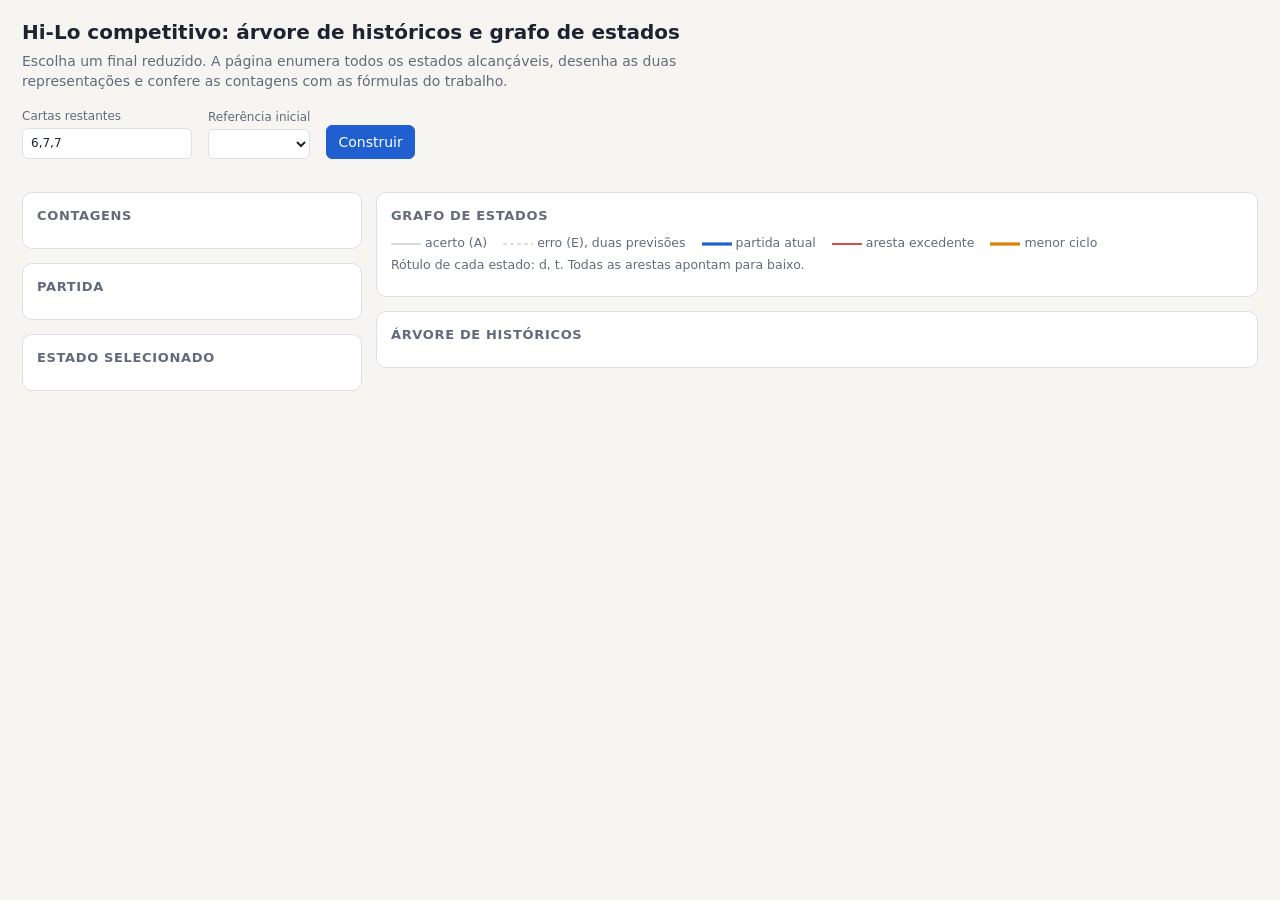
==== index.html @ e000cbad "correções e limpeza do codigo" ====
<!doctype html>
<html lang="pt-BR">
  <head>
    <meta charset="utf-8" />
    <meta name="viewport" content="width=device-width, initial-scale=1" />
    <title>Hi-Lo: árvore de históricos e grafo de estados</title>
    <link rel="stylesheet" href="style.css" />
  </head>
  <body>
    <header>
      <h1>Hi-Lo competitivo: árvore de históricos e grafo de estados</h1>
      <p>
        Escolha um final reduzido. A página enumera todos os estados
        alcançáveis, desenha as duas representações e confere as contagens com
        as fórmulas do trabalho.
      </p>
    </header>

    <div class="controles">
      <label
        >Cartas restantes
        <input
          type="text"
          id="cartas"
          value="6,7,7"
          aria-label="Cartas restantes, separadas por vírgula"
        />
      </label>
      <label
        >Referência inicial
        <select id="ref"></select>
      </label>
      <button class="primario" id="construir">Construir</button>
    </div>
    <div class="erro" id="erro" role="alert"></div>

    <div class="grade">
      <aside>
        <div class="painel">
          <h2>Contagens</h2>
          <div id="contagens"></div>
        </div>
        <div class="painel">
          <h2>Partida</h2>
          <div id="partida"></div>
        </div>
        <div class="painel">
          <h2>Estado selecionado</h2>
          <div id="estado"></div>
        </div>
      </aside>
      <main>
        <div class="painel">
          <h2>Grafo de estados</h2>
          <div class="legenda">
            <span
              ><svg width="30" height="8">
                <line x1="0" y1="4" x2="30" y2="4" class="ar" />
              </svg>
              acerto (A)</span
            >
            <span
              ><svg width="30" height="8">
                <line x1="0" y1="4" x2="30" y2="4" class="ar E" />
              </svg>
              erro (E), duas previsões</span
            >
            <span
              ><svg width="30" height="8">
                <line x1="0" y1="4" x2="30" y2="4" class="ar cam" />
              </svg>
              partida atual</span
            >
            <span
              ><svg width="30" height="8">
                <line x1="0" y1="4" x2="30" y2="4" class="ar exc" />
              </svg>
              aresta excedente</span
            >
            <span
              ><svg width="30" height="8">
                <line x1="0" y1="4" x2="30" y2="4" class="ar cic" />
              </svg>
              menor ciclo</span
            >
            <span
              >Rótulo de cada estado: d, t. Todas as arestas apontam para
              baixo.</span
            >
          </div>
          <div class="rolagem" id="grafo"></div>
        </div>
        <div class="painel">
          <h2>Árvore de históricos</h2>
          <div class="rolagem" id="arvore"></div>
        </div>
      </main>
    </div>

    <script src="./main.js"></script>
  </body>
</html>
---- style.css ----
:root {
  --fundo: #f6f5f1;
  --painel: #ffffff;
  --tinta: #1d2330;
  --suave: #636b7a;
  --linha: #b9bec9;
  --borda: #dcdfe6;
  --bloco: #eef0f4;
  --acento: #1f5fd0; /* partida em andamento (caminho) */
  --fibra: #0b8a6f; /* estado selecionado e seus históricos */
  --excede: #c8322b; /* arestas excedentes */
  --ciclo: #d9820a; /* menor ciclo */
}

@media (prefers-color-scheme: dark) {
  :root {
    --fundo: #14171d;
    --painel: #1c2028;
    --tinta: #e6e8ee;
    --suave: #9aa2b1;
    --linha: #596173;
    --borda: #2e3440;
    --bloco: #232833;
    --acento: #6ea2ff;
    --fibra: #3fcfab;
    --excede: #ff7068;
    --ciclo: #ffb347;
  }
}

* {
  box-sizing: border-box;
}
body {
  margin: 0;
  background: var(--fundo);
  color: var(--tinta);
  font:
    14px/1.45 system-ui,
    -apple-system,
    "Segoe UI",
    sans-serif;
}
header {
  padding: 18px 22px 6px;
}
h1 {
  margin: 0;
  font-size: 20px;
  font-weight: 650;
}
header p {
  margin: 4px 0 0;
  color: var(--suave);
  max-width: 80ch;
}
h2 {
  margin: 0 0 8px;
  font-size: 13px;
  font-weight: 650;
  text-transform: uppercase;
  letter-spacing: 0.05em;
  color: var(--suave);
}
.controles {
  display: flex;
  flex-wrap: wrap;
  gap: 10px 16px;
  align-items: end;
  padding: 10px 22px;
}
label {
  display: flex;
  flex-direction: column;
  gap: 3px;
  font-size: 12px;
  color: var(--suave);
}
label.linha {
  flex-direction: row;
  align-items: center;
  gap: 6px;
  font-size: 13px;
  color: var(--tinta);
}
input[type="text"],
select {
  font: inherit;
  padding: 6px 8px;
  border: 1px solid var(--borda);
  border-radius: 6px;
  background: var(--painel);
  color: var(--tinta);
}
input[type="text"] {
  width: 170px;
}
button {
  font: inherit;
  padding: 6px 11px;
  border: 1px solid var(--borda);
  border-radius: 6px;
  background: var(--painel);
  color: var(--tinta);
  cursor: pointer;
}
button:hover {
  border-color: var(--acento);
}
button.primario {
  background: var(--acento);
  border-color: var(--acento);
  color: #fff;
}
button:disabled {
  opacity: 0.45;
  cursor: default;
}
.erro {
  color: var(--excede);
  padding: 0 22px;
  min-height: 1.2em;
}
.grade {
  display: grid;
  grid-template-columns: 340px minmax(0, 1fr);
  gap: 14px;
  padding: 6px 22px 28px;
}
@media (max-width: 900px) {
  .grade {
    grid-template-columns: 1fr;
  }
}
.painel {
  background: var(--painel);
  border: 1px solid var(--borda);
  border-radius: 10px;
  padding: 14px;
  margin-bottom: 14px;
}
table {
  border-collapse: collapse;
  width: 100%;
  font-variant-numeric: tabular-nums;
}
th,
td {
  text-align: right;
  padding: 3px 6px;
  border-bottom: 1px solid var(--borda);
}
th:first-child,
td:first-child {
  text-align: left;
}
th {
  font-weight: 600;
  color: var(--suave);
  font-size: 12px;
}
.ok {
  color: var(--fibra);
}
.ruim {
  color: var(--excede);
  font-weight: 700;
}
.rolagem {
  overflow: auto;
  max-height: 78vh;
}
.nota {
  color: var(--suave);
  font-size: 12.5px;
  margin: 6px 0 0;
}
.legenda {
  display: flex;
  flex-wrap: wrap;
  gap: 4px 16px;
  color: var(--suave);
  font-size: 12.5px;
  margin-bottom: 8px;
}
.legenda svg {
  vertical-align: middle;
}
.jogada {
  display: flex;
  gap: 6px;
  align-items: center;
  margin: 5px 0;
  flex-wrap: wrap;
}
.jogada span {
  min-width: 76px;
}
ol.hist {
  margin: 8px 0 0;
  padding-left: 20px;
}
.situacao {
  margin: 0 0 8px;
}

/* --- desenho do grafo ------------------------------------------------- */
svg text {
  font:
    11px system-ui,
    sans-serif;
  fill: var(--tinta);
}
.bloco {
  fill: var(--bloco);
  stroke: none;
}
.rot-bloco {
  fill: var(--suave);
  font-size: 10.5px;
  paint-order: stroke;
  stroke: var(--bloco);
  stroke-width: 5px;
}
.rot-camada {
  fill: var(--suave);
  font-weight: 600;
}
.ar {
  stroke: var(--linha);
  stroke-width: 1.1;
  fill: none;
}
.ar.E {
  stroke-dasharray: 4 3;
}
.ar.exc {
  stroke: var(--excede);
  stroke-width: 1.7;
}
.ar.viz {
  stroke: var(--fibra);
  stroke-width: 2;
}
.ar.cic {
  stroke: var(--ciclo);
  stroke-width: 3.2;
}
.ar.cam {
  stroke: var(--acento);
  stroke-width: 3.2;
}
.est {
  cursor: pointer;
}
.est rect {
  fill: var(--painel);
  stroke: var(--linha);
  stroke-width: 1.1;
}
.est.cic rect {
  stroke: var(--ciclo);
  stroke-width: 2.6;
}
.est.cam rect {
  stroke: var(--acento);
  stroke-width: 2.6;
}
.est.sel rect {
  fill: var(--fibra);
  stroke: var(--fibra);
}
.est.sel text {
  fill: #fff;
  font-weight: 700;
}
.est.atual rect {
  fill: var(--acento);
  stroke: var(--acento);
}
.est.atual text {
  fill: #fff;
  font-weight: 700;
}
/* --- desenho da árvore ------------------------------------------------ */
.ramo {
  stroke: var(--linha);
  stroke-width: 0.8;
}
.ramo.cam {
  stroke: var(--acento);
  stroke-width: 2.4;
}
.no {
  fill: var(--painel);
  stroke: var(--linha);
  stroke-width: 1;
  cursor: pointer;
}
.no.fib {
  fill: var(--fibra);
  stroke: var(--fibra);
}
.no.cam {
  fill: var(--acento);
  stroke: var(--acento);
}
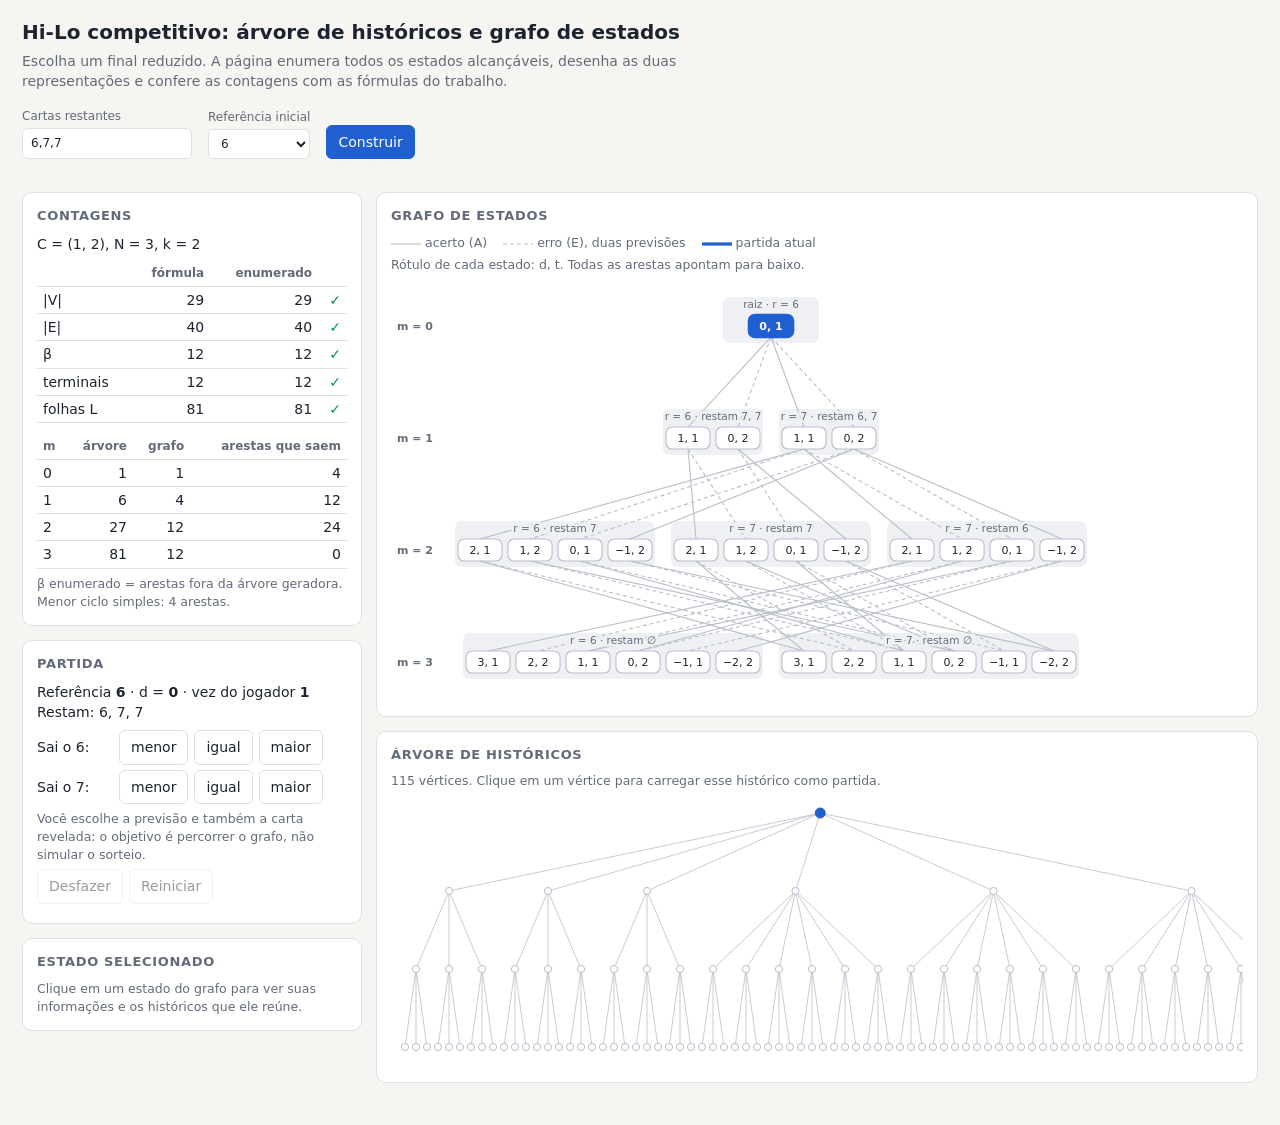
==== commit 4896220b: "limpeza do claude" ====
--- a/index.html
+++ b/index.html
@@ -72,18 +72,6 @@
               partida atual</span
             >
             <span
-              ><svg width="30" height="8">
-                <line x1="0" y1="4" x2="30" y2="4" class="ar exc" />
-              </svg>
-              aresta excedente</span
-            >
-            <span
-              ><svg width="30" height="8">
-                <line x1="0" y1="4" x2="30" y2="4" class="ar cic" />
-              </svg>
-              menor ciclo</span
-            >
-            <span
               >Rótulo de cada estado: d, t. Todas as arestas apontam para
               baixo.</span
             >
--- a/style.css
+++ b/style.css
@@ -8,8 +8,7 @@
   --bloco: #eef0f4;
   --acento: #1f5fd0; /* partida em andamento (caminho) */
   --fibra: #0b8a6f; /* estado selecionado e seus históricos */
-  --excede: #c8322b; /* arestas excedentes */
-  --ciclo: #d9820a; /* menor ciclo */
+  --excede: #c8322b; /* erros e divergências */
 }
 
 @media (prefers-color-scheme: dark) {
@@ -24,7 +23,6 @@
     --acento: #6ea2ff;
     --fibra: #3fcfab;
     --excede: #ff7068;
-    --ciclo: #ffb347;
   }
 }
 
@@ -76,13 +74,6 @@
   font-size: 12px;
   color: var(--suave);
 }
-label.linha {
-  flex-direction: row;
-  align-items: center;
-  gap: 6px;
-  font-size: 13px;
-  color: var(--tinta);
-}
 input[type="text"],
 select {
   font: inherit;
@@ -234,18 +225,10 @@
 .ar.E {
   stroke-dasharray: 4 3;
 }
-.ar.exc {
-  stroke: var(--excede);
-  stroke-width: 1.7;
-}
 .ar.viz {
   stroke: var(--fibra);
   stroke-width: 2;
 }
-.ar.cic {
-  stroke: var(--ciclo);
-  stroke-width: 3.2;
-}
 .ar.cam {
   stroke: var(--acento);
   stroke-width: 3.2;
@@ -257,10 +240,6 @@
   fill: var(--painel);
   stroke: var(--linha);
   stroke-width: 1.1;
-}
-.est.cic rect {
-  stroke: var(--ciclo);
-  stroke-width: 2.6;
 }
 .est.cam rect {
   stroke: var(--acento);
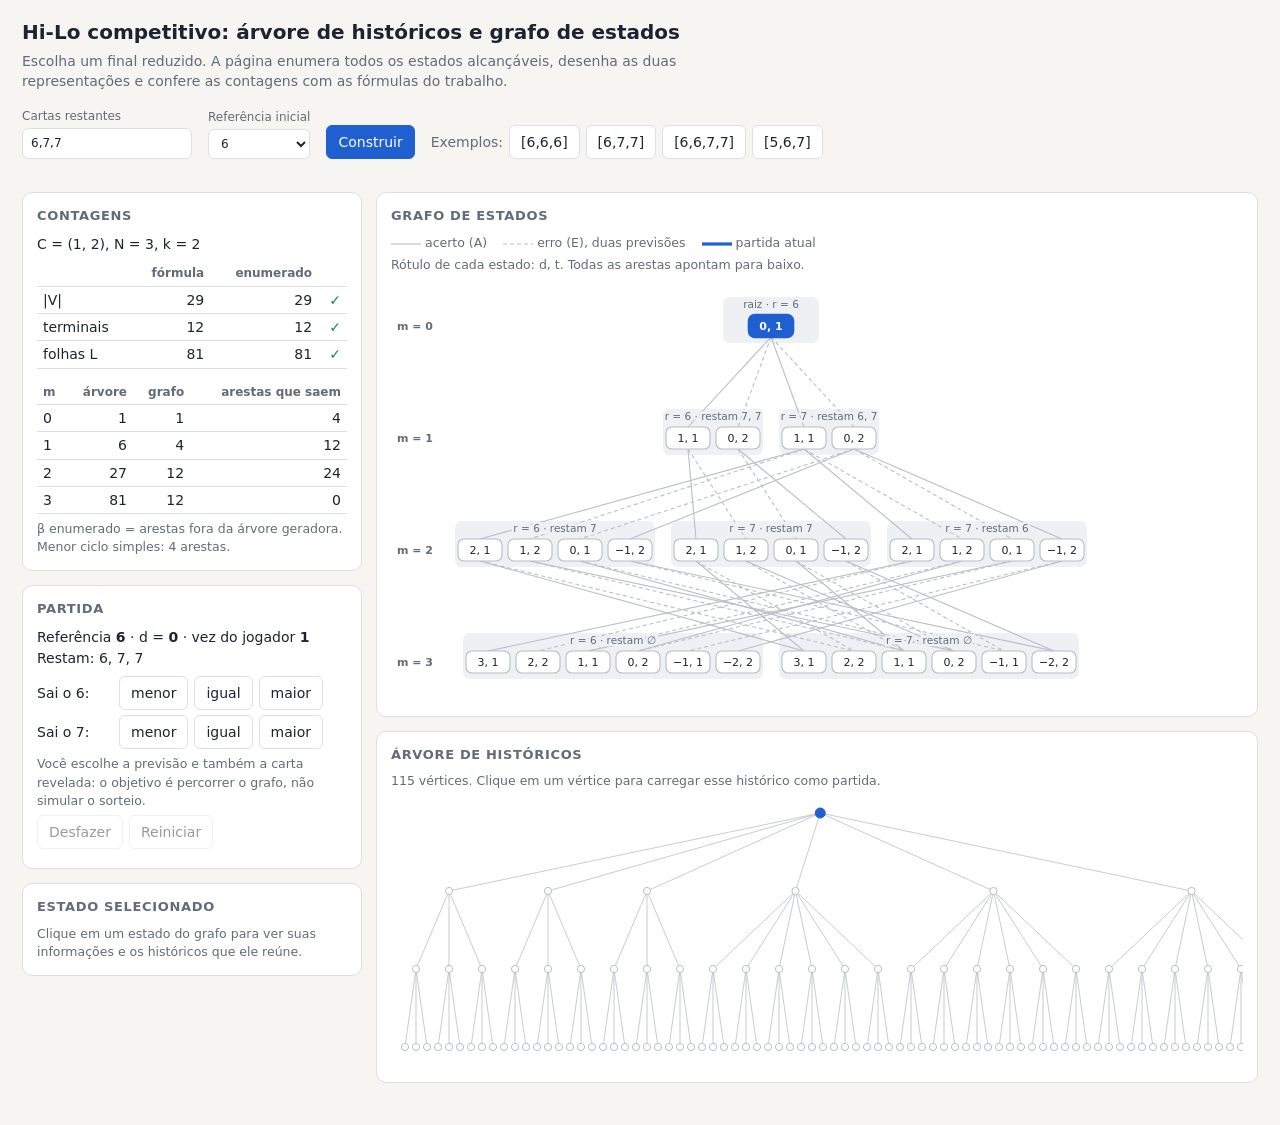
==== commit 04828f30: "remoção de parametros" ====
--- a/index.html
+++ b/index.html
@@ -31,6 +31,13 @@
         <select id="ref"></select>
       </label>
       <button class="primario" id="construir">Construir</button>
+      <div class="exemplos" id="exemplos" role="group" aria-label="Exemplos">
+        <span>Exemplos:</span>
+        <button data-ex="6,6,6">[6,6,6]</button>
+        <button data-ex="6,7,7">[6,7,7]</button>
+        <button data-ex="6,6,7,7">[6,6,7,7]</button>
+        <button data-ex="5,6,7">[5,6,7]</button>
+      </div>
     </div>
     <div class="erro" id="erro" role="alert"></div>
 
--- a/style.css
+++ b/style.css
@@ -67,6 +67,15 @@
   align-items: end;
   padding: 10px 22px;
 }
+.exemplos {
+  display: flex;
+  flex-wrap: wrap;
+  gap: 6px;
+  align-items: center;
+}
+.exemplos span {
+  color: var(--suave);
+}
 label {
   display: flex;
   flex-direction: column;
